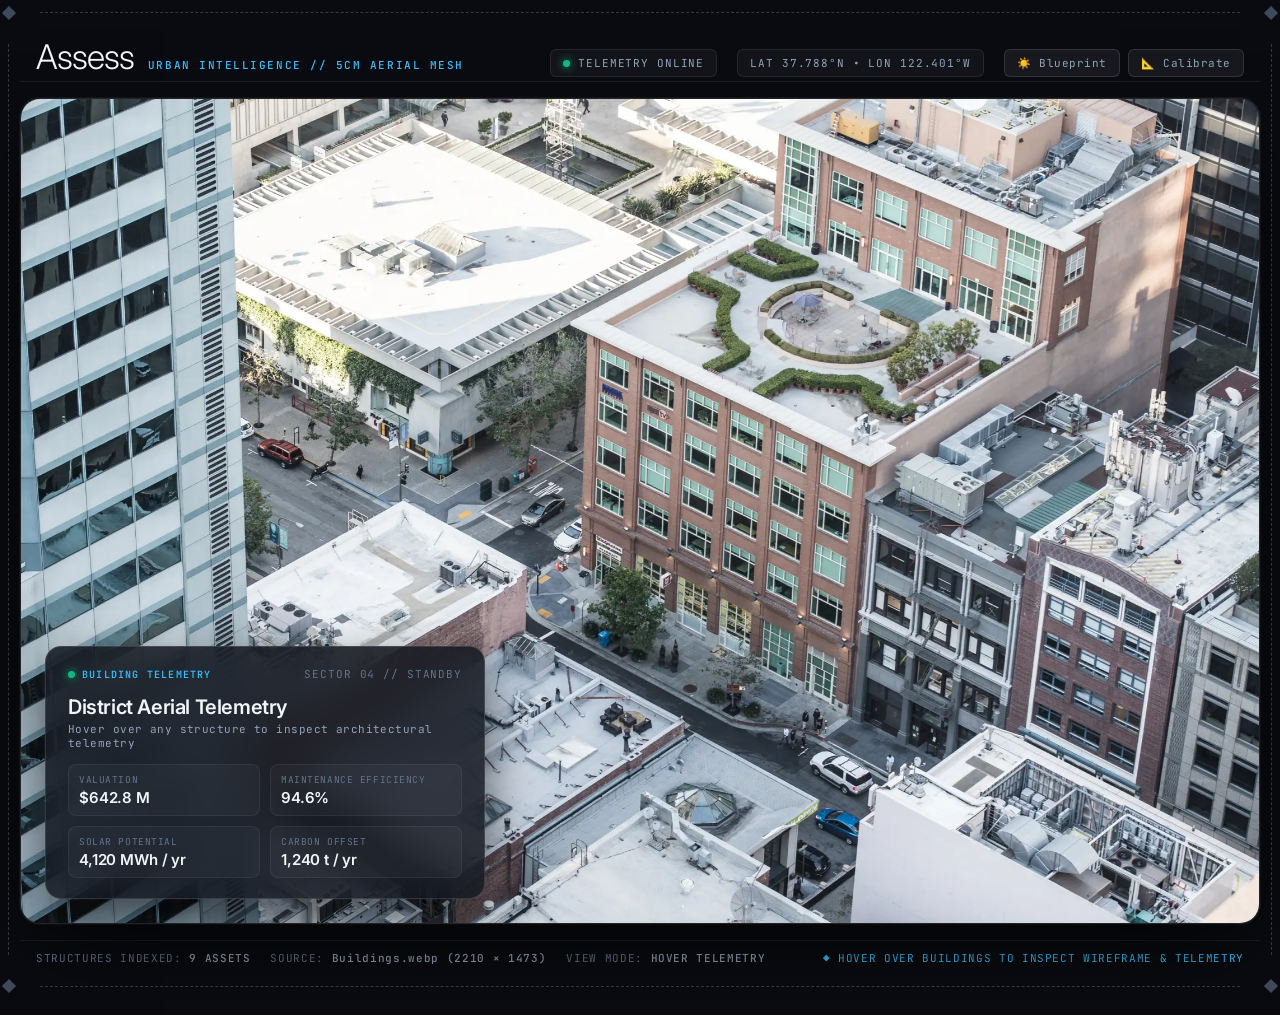
==== index.html @ 3ebced12 "initial commit" ====
<!DOCTYPE html>
<html lang="en">
<head>
  <meta charset="UTF-8">
  <meta name="viewport" content="width=device-width, initial-scale=1.0">
  <title>Assess // Urban Telemetry & Aerial Intelligence</title>
  <link rel="preconnect" href="https://fonts.googleapis.com">
  <link rel="preconnect" href="https://fonts.gstatic.com" crossorigin>
  <link href="https://fonts.googleapis.com/css2?family=Inter:wght@300;400;500;600;700&family=JetBrains+Mono:wght@400;500;600;700&display=swap" rel="stylesheet">
  <link rel="stylesheet" href="styles.css">
</head>
<body>

  <main class="editorial-canvas">
    <!-- Architectural Framing Guides & Crop Registration Diamonds -->
    <div class="frame-guides" aria-hidden="true">
      <div class="guide-line-top"></div>
      <div class="guide-line-bottom"></div>
      <div class="guide-line-left"></div>
      <div class="guide-line-right"></div>
      <div class="crop-diamond tl"></div>
      <div class="crop-diamond tr"></div>
      <div class="crop-diamond bl"></div>
      <div class="crop-diamond br"></div>
    </div>

    <!-- Header & Geospatial Status Bar -->
    <header class="canvas-header">
      <div class="header-brand">
        <div class="brand-title-wrap">
          <h1 class="brand-title">Assess</h1>
          <span class="brand-subtitle">Urban Intelligence // 5cm Aerial Mesh</span>
        </div>
      </div>

      <div class="header-meta">
        <div class="meta-chip">
          <span class="status-dot"></span>
          <span>TELEMETRY ONLINE</span>
        </div>
        <div class="meta-chip">
          <span>LAT 37.788°N • LON 122.401°W</span>
        </div>
        <div class="header-actions">
          <button id="themeToggleBtn" class="tool-btn" title="Toggle Blueprint Theme">☀️ Blueprint</button>
          <button id="calibrateToggleBtn" class="tool-btn" title="Toggle Coordinate Inspection (Hot-key 'C')">📐 Calibrate</button>
        </div>
      </div>
    </header>

    <!-- Calibration Info Bar (Toggled with 'C' or button) -->
    <aside id="calibrationBar" class="calibration-bar">
      <span>📐 CALIBRATION ACTIVE: Hover cursor across aerial mesh to inspect coordinates.</span>
      <span id="coordDisplay">X: 0, Y: 0</span>
    </aside>

    <!-- Interactive Aerial Viewport Container -->
    <section id="viewportCard" class="viewport-card" aria-label="Interactive Building Telemetry Viewport">
      <!-- Layer 1: Base aerial satellite image -->
      <img id="baseImage" class="layer-base-image" src="Buildings.webp" alt="San Francisco SOMA Aerial View" />

      <!-- Layer 2: Clipped spotlight image (hovered building cutout) -->
      <img id="spotlightImage" class="layer-spotlight-image" src="Buildings.webp" alt="Illuminated Building Focus" />

      <!-- Layer 3: SVG Vector layer for wireframes, neon contours, and diamond callouts -->
      <svg id="svgOverlay" class="layer-vector-overlay" viewBox="0 0 2210 1473" preserveAspectRatio="none" aria-hidden="true"></svg>

      <!-- Layer 4: Glassmorphic Telemetry HUD Card (Screenshot 2 & 4 Replica) -->
      <article id="hudCard" class="hud-card state-standby" aria-live="polite">
        <div class="hud-top-bar">
          <div class="hud-badge">
            <span class="status-dot"></span>
            <span>BUILDING TELEMETRY</span>
          </div>
          <div id="hudCode" class="hud-code">SECTOR 04 // STANDBY</div>
        </div>

        <div class="hud-bldg-identity">
          <h2 id="hudBldgName" class="hud-bldg-name">District Aerial Telemetry</h2>
          <p id="hudBldgAddress" class="hud-bldg-address">Hover over any structure to inspect architectural telemetry</p>
        </div>

        <!-- Sensitivity Analysis Panel (From Screenshot 2) -->
        <div class="hud-sensitivity-panel">
          <div class="sensitivity-header">SENSITIVITY ANALYSIS</div>
          
          <div class="sensitivity-row">
            <span class="sensitivity-label">Physical Condition</span>
            <div id="meterCondition" class="pill-meter"></div>
          </div>

          <div class="sensitivity-row">
            <span class="sensitivity-label">Development Momentum</span>
            <div id="meterMomentum" class="pill-meter"></div>
          </div>

          <div class="sensitivity-row">
            <span class="sensitivity-label">Neighborhood Trajectory</span>
            <div id="meterTrajectory" class="pill-meter"></div>
          </div>
        </div>

        <!-- Key Financial & Environmental Metrics (From Screenshot 4) -->
        <div class="hud-metrics-grid">
          <div class="metric-cell">
            <span class="metric-label">Valuation</span>
            <div id="metricValuation" class="metric-val">$642.8 M</div>
          </div>

          <div class="metric-cell">
            <span class="metric-label">Maintenance Efficiency</span>
            <div id="metricEfficiency" class="metric-val">94.6%</div>
          </div>

          <div class="metric-cell">
            <span class="metric-label">Solar Potential</span>
            <div id="metricSolar" class="metric-val">4,120 MWh / yr</div>
          </div>

          <div class="metric-cell">
            <span class="metric-label">Carbon Offset</span>
            <div id="metricCarbon" class="metric-val">1,240 t / yr</div>
          </div>
        </div>

        <!-- Dynamic Architectural Fact Feed -->
        <div class="hud-fact-box">
          <div class="fact-title">TELEMETRY DOSSIER & FACTS</div>
          <p id="hudFactText" class="fact-text">Hover over individual buildings to review structural wear, solar retrofits, and occupancy analytics.</p>
        </div>
      </article>
    </section>

    <!-- Canvas Footer & Controls Guide -->
    <footer class="canvas-footer">
      <div class="footer-stats">
        <span class="footer-stat-item">STRUCTURES INDEXED: <b>9 ASSETS</b></span>
        <span class="footer-stat-item">SOURCE: <b>Buildings.webp (2210 × 1473)</b></span>
        <span class="footer-stat-item">VIEW MODE: <b>HOVER TELEMETRY</b></span>
      </div>
      <div class="instructions-hint">
        <span>◆ HOVER OVER BUILDINGS TO INSPECT WIREFRAME & TELEMETRY</span>
      </div>
    </footer>
  </main>

  <script src="data.js"></script>
  <script src="app.js"></script>
</body>
</html>
---- styles.css ----
/* ==========================================================================
   URBAN TELEMETRY & BUILDING INTELLIGENCE - HIGH-TECH STYLESHEET
   ========================================================================== */

:root {
  --bg-primary: #090b10;
  --bg-secondary: #0f131a;
  --bg-card: rgba(14, 18, 26, 0.82);
  --bg-card-border: rgba(255, 255, 255, 0.12);
  --text-main: #f1f5f9;
  --text-muted: #94a3b8;
  --text-dim: #64748b;
  --accent-cyan: #38bdf8;
  --accent-blue: #60a5fa;
  --accent-purple: #a855f7;
  --accent-emerald: #10b981;
  --accent-amber: #f59e0b;
  --accent-rose: #f43f5e;
  --font-mono: 'JetBrains Mono', 'SF Mono', 'Fira Code', Menlo, Monaco, Consolas, monospace;
  --font-sans: 'Inter', -apple-system, BlinkMacSystemFont, 'Segoe UI', Roboto, Helvetica, Arial, sans-serif;
  --pill-active-bg: linear-gradient(90deg, #60a5fa, #a855f7);
  --pill-inactive-bg: rgba(255, 255, 255, 0.12);
}

/* Light blueprint mode */
body.theme-light {
  --bg-primary: #f2efe9;
  --bg-secondary: #e5e0d5;
  --bg-card: rgba(248, 246, 240, 0.9);
  --bg-card-border: rgba(0, 0, 0, 0.12);
  --text-main: #0f172a;
  --text-muted: #475569;
  --text-dim: #64748b;
  --pill-inactive-bg: rgba(0, 0, 0, 0.12);
}

*, *::before, *::after {
  box-sizing: border-box;
  margin: 0;
  padding: 0;
}

body {
  background-color: var(--bg-primary);
  color: var(--text-main);
  font-family: var(--font-sans);
  min-height: 100vh;
  display: flex;
  flex-direction: column;
  align-items: center;
  justify-content: flex-start;
  padding: 24px 20px 40px;
  overflow-x: hidden;
  user-select: none;
  -webkit-font-smoothing: antialiased;
}

/* --------------------------------------------------------------------------
   EDITORIAL / ARCHITECTURAL OUTER FRAME (MATCHING SCREENSHOTS)
   -------------------------------------------------------------------------- */
.editorial-canvas {
  width: 100%;
  max-width: 1440px;
  position: relative;
  display: flex;
  flex-direction: column;
  gap: 16px;
}

/* Dashed architectural guidelines */
.frame-guides {
  position: absolute;
  inset: -12px;
  pointer-events: none;
  z-index: 1;
}

.guide-line-top,
.guide-line-bottom {
  position: absolute;
  left: 32px;
  right: 32px;
  height: 1px;
  border-top: 1px dashed rgba(255, 255, 255, 0.18);
}
body.theme-light .guide-line-top,
body.theme-light .guide-line-bottom {
  border-top-color: rgba(0, 0, 0, 0.2);
}
.guide-line-top { top: 0; }
.guide-line-bottom { bottom: 0; }

.guide-line-left,
.guide-line-right {
  position: absolute;
  top: 32px;
  bottom: 32px;
  width: 1px;
  border-left: 1px dashed rgba(255, 255, 255, 0.18);
}
body.theme-light .guide-line-left,
body.theme-light .guide-line-right {
  border-left-color: rgba(0, 0, 0, 0.2);
}
.guide-line-left { left: 0; }
.guide-line-right { right: 0; }

.crop-diamond {
  position: absolute;
  width: 10px;
  height: 10px;
  background: var(--text-dim);
  transform: rotate(45deg);
  opacity: 0.6;
}
.crop-diamond.tl { top: -4px; left: -4px; }
.crop-diamond.tr { top: -4px; right: -4px; }
.crop-diamond.bl { bottom: -4px; left: -4px; }
.crop-diamond.br { bottom: -4px; right: -4px; }

/* --------------------------------------------------------------------------
   HEADER & TOP STATUS BAR
   -------------------------------------------------------------------------- */
.canvas-header {
  display: flex;
  align-items: flex-end;
  justify-content: space-between;
  padding: 12px 16px 4px;
  border-bottom: 1px solid rgba(255, 255, 255, 0.08);
  position: relative;
  z-index: 2;
}
body.theme-light .canvas-header {
  border-bottom-color: rgba(0, 0, 0, 0.08);
}

.header-brand {
  display: flex;
  flex-direction: column;
  gap: 4px;
}

.brand-title-wrap {
  display: flex;
  align-items: baseline;
  gap: 14px;
}

.brand-title {
  font-size: 34px;
  font-weight: 300;
  letter-spacing: -0.03em;
  color: var(--text-main);
  text-transform: none;
}

.brand-subtitle {
  font-family: var(--font-mono);
  font-size: 11px;
  font-weight: 500;
  letter-spacing: 0.14em;
  color: var(--accent-cyan);
  text-transform: uppercase;
}

.header-meta {
  display: flex;
  align-items: center;
  gap: 20px;
}

.meta-chip {
  display: flex;
  align-items: center;
  gap: 8px;
  font-family: var(--font-mono);
  font-size: 11px;
  letter-spacing: 0.08em;
  color: var(--text-muted);
  background: rgba(255, 255, 255, 0.04);
  padding: 6px 12px;
  border-radius: 6px;
  border: 1px solid rgba(255, 255, 255, 0.08);
}
body.theme-light .meta-chip {
  background: rgba(0, 0, 0, 0.04);
  border-color: rgba(0, 0, 0, 0.08);
}

.status-dot {
  width: 7px;
  height: 7px;
  border-radius: 50%;
  background: var(--accent-emerald);
  box-shadow: 0 0 8px var(--accent-emerald);
  animation: pulseBeacon 2s infinite ease-in-out;
}

@keyframes pulseBeacon {
  0%, 100% { opacity: 1; transform: scale(1); }
  50% { opacity: 0.4; transform: scale(0.85); }
}

.header-actions {
  display: flex;
  align-items: center;
  gap: 8px;
}

.tool-btn {
  background: rgba(255, 255, 255, 0.06);
  border: 1px solid rgba(255, 255, 255, 0.12);
  color: var(--text-muted);
  padding: 6px 12px;
  border-radius: 6px;
  font-family: var(--font-mono);
  font-size: 11px;
  letter-spacing: 0.05em;
  cursor: pointer;
  transition: all 0.2s ease;
  display: flex;
  align-items: center;
  gap: 6px;
}
body.theme-light .tool-btn {
  background: rgba(0, 0, 0, 0.05);
  border-color: rgba(0, 0, 0, 0.12);
}

.tool-btn:hover {
  background: rgba(56, 189, 248, 0.15);
  border-color: var(--accent-cyan);
  color: var(--text-main);
}

/* --------------------------------------------------------------------------
   INTERACTIVE VIEWPORT CONTAINER
   -------------------------------------------------------------------------- */
.viewport-card {
  position: relative;
  width: 100%;
  border-radius: 20px;
  overflow: hidden;
  background-color: #030407;
  border: 1px solid rgba(255, 255, 255, 0.12);
  box-shadow: 0 30px 80px -20px rgba(0, 0, 0, 0.85), 0 0 0 1px rgba(255, 255, 255, 0.05);
  aspect-ratio: 2210 / 1473;
}

/* Base satellite image */
.layer-base-image {
  position: absolute;
  inset: 0;
  width: 100%;
  height: 100%;
  object-fit: cover;
  display: block;
  transition: filter 0.4s cubic-bezier(0.16, 1, 0.3, 1), transform 0.4s ease;
  filter: brightness(1) contrast(1) saturate(1);
  will-change: filter;
}

/* Dimmed background when any building is hovered */
.viewport-card.has-focus .layer-base-image {
  filter: brightness(0.3) contrast(1.05) saturate(0.65);
}

/* Spotlight Cutout Layer (clipped to the hovered building) */
.layer-spotlight-image {
  position: absolute;
  inset: 0;
  width: 100%;
  height: 100%;
  object-fit: cover;
  pointer-events: none;
  opacity: 0;
  filter: brightness(1.12) contrast(1.1) saturate(1.15) drop-shadow(0 0 25px rgba(56, 189, 248, 0.3));
  transition: opacity 0.3s cubic-bezier(0.16, 1, 0.3, 1), filter 0.3s ease;
  z-index: 3;
}

.viewport-card.has-focus .layer-spotlight-image {
  opacity: 1;
}

/* --------------------------------------------------------------------------
   SVG VECTOR & WIREFRAME OVERLAY LAYER
   -------------------------------------------------------------------------- */
.layer-vector-overlay {
  position: absolute;
  inset: 0;
  width: 100%;
  height: 100%;
  z-index: 4;
  pointer-events: none;
}

/* Building hit zones (transparent polygons for crisp mouse detection) */
.building-hit-zone {
  fill: rgba(0, 0, 0, 0.001);
  stroke: transparent;
  stroke-width: 4px;
  cursor: pointer;
  pointer-events: all;
  transition: fill 0.25s ease;
}

.building-hit-zone:hover {
  fill: rgba(56, 189, 248, 0.04);
}

/* Active building wireframe paths */
.wireframe-roof {
  fill: rgba(56, 189, 248, 0.08);
  stroke: #ffffff;
  stroke-width: 3px;
  stroke-linejoin: round;
  stroke-linecap: round;
  filter: drop-shadow(0 0 6px rgba(255, 255, 255, 0.9)) drop-shadow(0 0 12px rgba(56, 189, 248, 0.8));
  opacity: 0;
  transition: opacity 0.25s ease;
}

.wireframe-edge {
  stroke: #60a5fa;
  stroke-width: 2.5px;
  stroke-linecap: round;
  stroke-linejoin: round;
  filter: drop-shadow(0 0 6px rgba(96, 165, 250, 0.8));
  opacity: 0;
  transition: opacity 0.25s ease;
}

.wireframe-subfeature {
  opacity: 0;
  transition: opacity 0.3s ease;
}

.active-building .wireframe-roof,
.active-building .wireframe-edge,
.active-building .wireframe-subfeature {
  opacity: 1;
}

/* Animated scanning dash lines */
.scan-beam {
  stroke: #38bdf8;
  stroke-width: 2px;
  stroke-dasharray: 12 12;
  animation: scanBeamLoop 1.5s linear infinite;
}

@keyframes scanBeamLoop {
  from { stroke-dashoffset: 0; }
  to { stroke-dashoffset: -24; }
}

/* --------------------------------------------------------------------------
   DIAMOND CALLOUT PINS & LEADER LINES
   -------------------------------------------------------------------------- */
.callout-group {
  opacity: 0;
  transform: translateY(4px);
  transition: opacity 0.3s cubic-bezier(0.16, 1, 0.3, 1), transform 0.3s cubic-bezier(0.16, 1, 0.3, 1);
  pointer-events: none;
}

.active-building .callout-group {
  opacity: 1;
  transform: translateY(0);
}

.pin-leader-line {
  stroke: rgba(255, 255, 255, 0.85);
  stroke-width: 1.5px;
  stroke-dasharray: 4 3;
  filter: drop-shadow(0 0 4px rgba(255, 255, 255, 0.5));
}

.pin-diamond-shape {
  fill: #ffffff;
  stroke: #38bdf8;
  stroke-width: 2px;
  filter: drop-shadow(0 0 8px #38bdf8);
  transform-origin: center;
  animation: diamondFloat 3s infinite ease-in-out;
}

@keyframes diamondFloat {
  0%, 100% { transform: scale(1); }
  50% { transform: scale(1.15); }
}

.pin-radar-ring {
  fill: none;
  stroke: #38bdf8;
  stroke-width: 1.5px;
  opacity: 0.8;
  transform-origin: center;
  animation: radarWave 2s infinite ease-out;
}

@keyframes radarWave {
  0% { r: 6px; opacity: 1; }
  100% { r: 24px; opacity: 0; }
}

/* Tag labels embedded in SVG / HTML */
.pin-tag-badge {
  pointer-events: none;
}

.pin-tag-box {
  background: rgba(11, 15, 22, 0.88);
  border: 1px solid rgba(255, 255, 255, 0.2);
  border-left: 3px solid var(--accent-cyan);
  padding: 4px 8px;
  border-radius: 4px;
  backdrop-filter: blur(8px);
  box-shadow: 0 4px 14px rgba(0, 0, 0, 0.6);
  display: inline-flex;
  flex-direction: column;
  gap: 1px;
}

.pin-tag-title {
  font-family: var(--font-mono);
  font-size: 11px;
  font-weight: 700;
  letter-spacing: 0.08em;
  color: #ffffff;
  text-transform: uppercase;
  white-space: nowrap;
}

.pin-tag-sub {
  font-family: var(--font-mono);
  font-size: 9px;
  font-weight: 500;
  letter-spacing: 0.06em;
  color: var(--accent-cyan);
  white-space: nowrap;
}

/* --------------------------------------------------------------------------
   GLASSMORPHIC TELEMETRY HUD CARD (FIXED CORNER - SCREENSHOT 2 & 4 REPLICA)
   -------------------------------------------------------------------------- */
.hud-card {
  position: absolute;
  bottom: 24px;
  left: 24px;
  right: auto;
  z-index: 10;
  width: 440px;
  max-width: calc(100% - 48px);
  background: var(--bg-card);
  backdrop-filter: blur(20px);
  -webkit-backdrop-filter: blur(20px);
  border: 1px solid var(--bg-card-border);
  border-radius: 16px;
  box-shadow: 0 20px 50px rgba(0, 0, 0, 0.6), 0 0 0 1px rgba(255, 255, 255, 0.04);
  padding: 20px 22px;
  display: flex;
  flex-direction: column;
  gap: 14px;
  pointer-events: none;
  transition: opacity 0.3s cubic-bezier(0.16, 1, 0.3, 1), transform 0.3s cubic-bezier(0.16, 1, 0.3, 1);
}

.hud-card.dock-right {
  left: auto;
  right: 24px;
}

.hud-top-bar {
  display: flex;
  align-items: center;
  justify-content: space-between;
}

.hud-badge {
  display: inline-flex;
  align-items: center;
  gap: 7px;
  font-family: var(--font-mono);
  font-size: 10px;
  font-weight: 600;
  letter-spacing: 0.12em;
  color: var(--accent-cyan);
  text-transform: uppercase;
}

.hud-code {
  font-family: var(--font-mono);
  font-size: 11px;
  color: var(--text-dim);
  letter-spacing: 0.08em;
}

.hud-bldg-identity {
  display: flex;
  flex-direction: column;
  gap: 3px;
}

.hud-bldg-name {
  font-size: 20px;
  font-weight: 600;
  letter-spacing: -0.02em;
  color: var(--text-main);
  line-height: 1.2;
}

.hud-bldg-address {
  font-family: var(--font-mono);
  font-size: 11px;
  color: var(--text-muted);
  letter-spacing: 0.04em;
}

/* Sensitivity Section (Exact Match to Screenshot 2) */
.hud-sensitivity-panel {
  display: flex;
  flex-direction: column;
  gap: 8px;
  padding: 10px 0;
  border-top: 1px solid rgba(255, 255, 255, 0.07);
  border-bottom: 1px solid rgba(255, 255, 255, 0.07);
}
body.theme-light .hud-sensitivity-panel {
  border-top-color: rgba(0, 0, 0, 0.07);
  border-bottom-color: rgba(0, 0, 0, 0.07);
}

.sensitivity-header {
  font-family: var(--font-mono);
  font-size: 10px;
  font-weight: 700;
  letter-spacing: 0.16em;
  color: var(--text-muted);
  text-transform: uppercase;
}

.sensitivity-row {
  display: flex;
  align-items: center;
  justify-content: space-between;
  gap: 12px;
}

.sensitivity-label {
  font-size: 12px;
  font-weight: 400;
  color: var(--text-main);
  white-space: nowrap;
}

/* 5-pill meter bars */
.pill-meter {
  display: flex;
  align-items: center;
  gap: 4px;
}

.pill-segment {
  width: 28px;
  height: 8px;
  border-radius: 4px;
  background: var(--pill-inactive-bg);
  transition: all 0.3s cubic-bezier(0.16, 1, 0.3, 1);
}

.pill-segment.active {
  background: var(--pill-active-bg);
  box-shadow: 0 0 8px rgba(168, 85, 247, 0.5);
}

/* Key Metrics Grid (From Screenshot 4) */
.hud-metrics-grid {
  display: grid;
  grid-template-columns: repeat(2, 1fr);
  gap: 10px;
}

.metric-cell {
  background: rgba(255, 255, 255, 0.03);
  border: 1px solid rgba(255, 255, 255, 0.06);
  padding: 8px 10px;
  border-radius: 8px;
  display: flex;
  flex-direction: column;
  gap: 2px;
}
body.theme-light .metric-cell {
  background: rgba(0, 0, 0, 0.03);
  border-color: rgba(0, 0, 0, 0.06);
}

.metric-label {
  font-family: var(--font-mono);
  font-size: 9.5px;
  letter-spacing: 0.06em;
  color: var(--text-dim);
  text-transform: uppercase;
}

.metric-val {
  font-size: 15px;
  font-weight: 600;
  letter-spacing: -0.01em;
  color: var(--text-main);
  display: flex;
  align-items: center;
  gap: 5px;
}

.trend-up {
  color: var(--accent-emerald);
  font-size: 12px;
}

/* Dynamic Architectural Fact Feed */
.hud-fact-box {
  background: rgba(56, 189, 248, 0.04);
  border-left: 2px solid var(--accent-cyan);
  padding: 8px 10px;
  border-radius: 0 6px 6px 0;
  display: flex;
  flex-direction: column;
  gap: 4px;
}

.fact-title {
  font-family: var(--font-mono);
  font-size: 9px;
  font-weight: 700;
  letter-spacing: 0.1em;
  color: var(--accent-cyan);
  text-transform: uppercase;
}

.fact-text {
  font-size: 11.5px;
  line-height: 1.45;
  color: var(--text-muted);
  transition: opacity 0.25s ease;
}

/* Standby prompt state */
.hud-card.state-standby .hud-sensitivity-panel,
.hud-card.state-standby .hud-fact-box {
  display: none;
}

.standby-radar-wrap {
  display: flex;
  align-items: center;
  gap: 12px;
  padding: 6px 0;
}

.standby-radar {
  width: 24px;
  height: 24px;
  border: 1.5px solid var(--accent-cyan);
  border-radius: 50%;
  position: relative;
  display: flex;
  align-items: center;
  justify-content: center;
}

.standby-radar::after {
  content: '';
  width: 6px;
  height: 6px;
  background: var(--accent-cyan);
  border-radius: 50%;
  box-shadow: 0 0 8px var(--accent-cyan);
}

.standby-text {
  font-family: var(--font-mono);
  font-size: 11px;
  letter-spacing: 0.06em;
  color: var(--text-muted);
}

/* --------------------------------------------------------------------------
   FOOTER BAR & CONTROLS
   -------------------------------------------------------------------------- */
.canvas-footer {
  display: flex;
  align-items: center;
  justify-content: space-between;
  padding: 10px 16px;
  border-top: 1px solid rgba(255, 255, 255, 0.08);
  font-family: var(--font-mono);
  font-size: 11px;
  color: var(--text-dim);
  letter-spacing: 0.06em;
}
body.theme-light .canvas-footer {
  border-top-color: rgba(0, 0, 0, 0.08);
}

.footer-stats {
  display: flex;
  align-items: center;
  gap: 20px;
}

.footer-stat-item b {
  color: var(--text-muted);
  font-weight: 500;
}

.instructions-hint {
  display: flex;
  align-items: center;
  gap: 6px;
  color: var(--accent-cyan);
}

/* --------------------------------------------------------------------------
   COORDINATE CALIBRATION / INSPECTION TOOLBAR (DEV / CALIBRATION MODE)
   -------------------------------------------------------------------------- */
.calibration-bar {
  display: none;
  background: rgba(15, 23, 42, 0.95);
  border: 1px solid var(--accent-cyan);
  padding: 8px 16px;
  border-radius: 8px;
  font-family: var(--font-mono);
  font-size: 11px;
  color: var(--text-main);
  align-items: center;
  justify-content: space-between;
  gap: 16px;
  margin-top: 8px;
}

.calibration-bar.open {
  display: flex;
}

/* Responsive adjustments */
@media (max-width: 900px) {
  .hud-card {
    position: static;
    width: 100%;
    max-width: 100%;
    margin-top: 16px;
  }
  .viewport-card {
    border-radius: 12px;
  }
  .brand-title {
    font-size: 26px;
  }
}
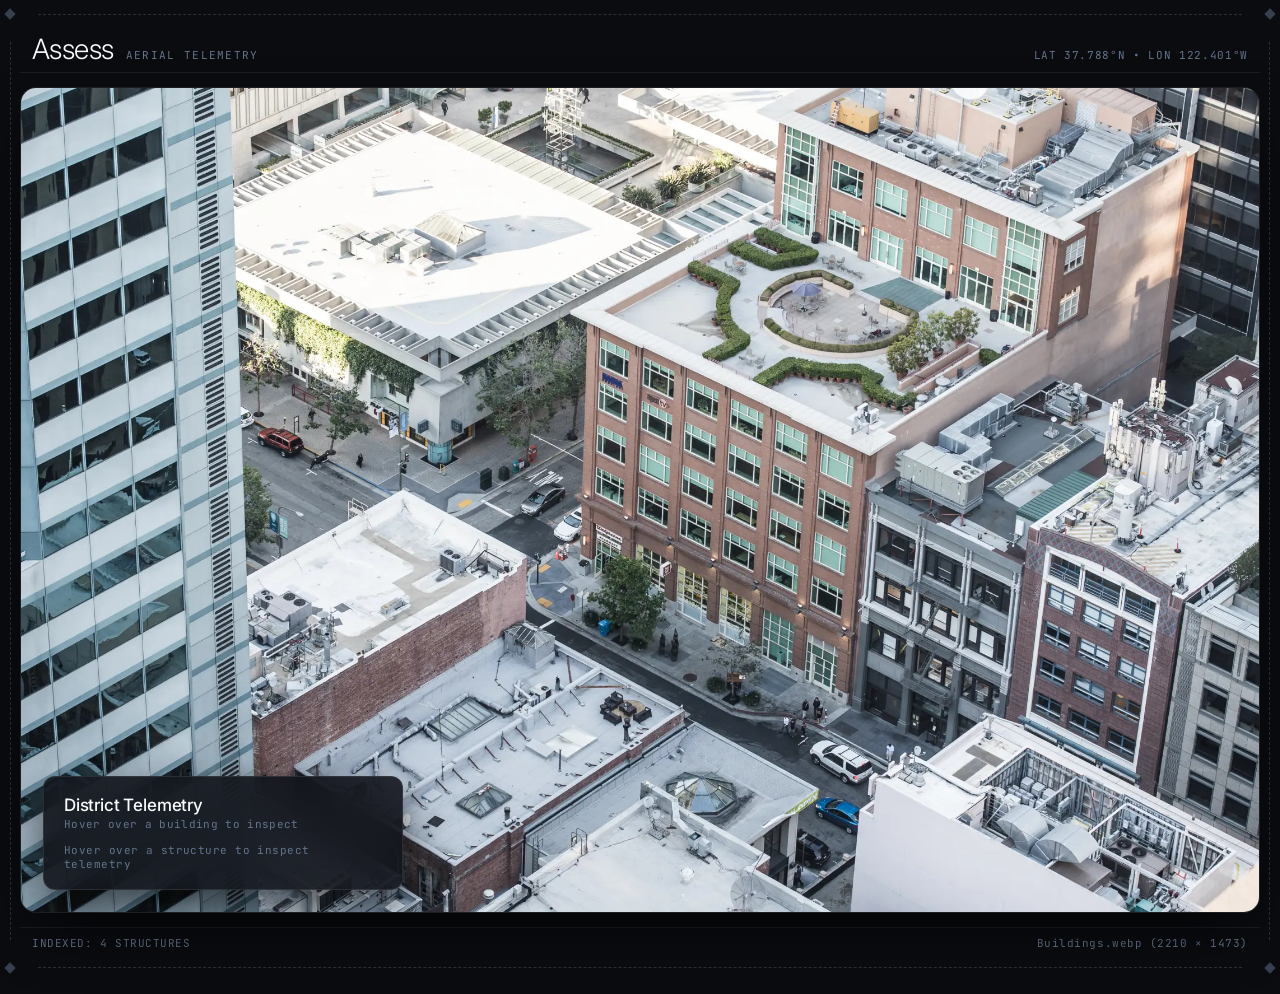
==== commit 139cba3a: "second commit" ====
--- a/index.html
+++ b/index.html
@@ -3,10 +3,10 @@
 <head>
   <meta charset="UTF-8">
   <meta name="viewport" content="width=device-width, initial-scale=1.0">
-  <title>Assess // Urban Telemetry & Aerial Intelligence</title>
+  <title>Assess // Building Telemetry</title>
   <link rel="preconnect" href="https://fonts.googleapis.com">
   <link rel="preconnect" href="https://fonts.gstatic.com" crossorigin>
-  <link href="https://fonts.googleapis.com/css2?family=Inter:wght@300;400;500;600;700&family=JetBrains+Mono:wght@400;500;600;700&display=swap" rel="stylesheet">
+  <link href="https://fonts.googleapis.com/css2?family=Inter:wght@300;400;500;600&family=JetBrains+Mono:wght@400;500;600&display=swap" rel="stylesheet">
   <link rel="stylesheet" href="styles.css">
 </head>
 <body>
@@ -27,32 +27,14 @@
     <!-- Header & Geospatial Status Bar -->
     <header class="canvas-header">
       <div class="header-brand">
-        <div class="brand-title-wrap">
-          <h1 class="brand-title">Assess</h1>
-          <span class="brand-subtitle">Urban Intelligence // 5cm Aerial Mesh</span>
-        </div>
+        <h1 class="brand-title">Assess</h1>
+        <span class="brand-subtitle">Aerial Telemetry</span>
       </div>
 
       <div class="header-meta">
-        <div class="meta-chip">
-          <span class="status-dot"></span>
-          <span>TELEMETRY ONLINE</span>
-        </div>
-        <div class="meta-chip">
-          <span>LAT 37.788°N • LON 122.401°W</span>
-        </div>
-        <div class="header-actions">
-          <button id="themeToggleBtn" class="tool-btn" title="Toggle Blueprint Theme">☀️ Blueprint</button>
-          <button id="calibrateToggleBtn" class="tool-btn" title="Toggle Coordinate Inspection (Hot-key 'C')">📐 Calibrate</button>
-        </div>
+        <span>LAT 37.788°N • LON 122.401°W</span>
       </div>
     </header>
-
-    <!-- Calibration Info Bar (Toggled with 'C' or button) -->
-    <aside id="calibrationBar" class="calibration-bar">
-      <span>📐 CALIBRATION ACTIVE: Hover cursor across aerial mesh to inspect coordinates.</span>
-      <span id="coordDisplay">X: 0, Y: 0</span>
-    </aside>
 
     <!-- Interactive Aerial Viewport Container -->
     <section id="viewportCard" class="viewport-card" aria-label="Interactive Building Telemetry Viewport">
@@ -62,27 +44,21 @@
       <!-- Layer 2: Clipped spotlight image (hovered building cutout) -->
       <img id="spotlightImage" class="layer-spotlight-image" src="Buildings.webp" alt="Illuminated Building Focus" />
 
-      <!-- Layer 3: SVG Vector layer for wireframes, neon contours, and diamond callouts -->
+      <!-- Layer 3: SVG Vector layer for wireframes and callouts -->
       <svg id="svgOverlay" class="layer-vector-overlay" viewBox="0 0 2210 1473" preserveAspectRatio="none" aria-hidden="true"></svg>
 
-      <!-- Layer 4: Glassmorphic Telemetry HUD Card (Screenshot 2 & 4 Replica) -->
+      <!-- Layer 4: Minimalist Telemetry Card (Screenshot 2 & 4 Replica) -->
       <article id="hudCard" class="hud-card state-standby" aria-live="polite">
-        <div class="hud-top-bar">
-          <div class="hud-badge">
-            <span class="status-dot"></span>
-            <span>BUILDING TELEMETRY</span>
-          </div>
-          <div id="hudCode" class="hud-code">SECTOR 04 // STANDBY</div>
+        <div class="hud-header">
+          <h2 id="hudBldgName" class="hud-bldg-name">District Telemetry</h2>
+          <p id="hudBldgMeta" class="hud-bldg-meta">Hover over a building to inspect</p>
         </div>
 
-        <div class="hud-bldg-identity">
-          <h2 id="hudBldgName" class="hud-bldg-name">District Aerial Telemetry</h2>
-          <p id="hudBldgAddress" class="hud-bldg-address">Hover over any structure to inspect architectural telemetry</p>
-        </div>
+        <div class="standby-hint" id="standbyHint">Hover over a structure to inspect telemetry</div>
 
-        <!-- Sensitivity Analysis Panel (From Screenshot 2) -->
+        <!-- Sensitivity Analysis Panel (Screenshot 2) -->
         <div class="hud-sensitivity-panel">
-          <div class="sensitivity-header">SENSITIVITY ANALYSIS</div>
+          <div class="sensitivity-header">SENSITIVITY</div>
           
           <div class="sensitivity-row">
             <span class="sensitivity-label">Physical Condition</span>
@@ -100,47 +76,27 @@
           </div>
         </div>
 
-        <!-- Key Financial & Environmental Metrics (From Screenshot 4) -->
-        <div class="hud-metrics-grid">
-          <div class="metric-cell">
-            <span class="metric-label">Valuation</span>
-            <div id="metricValuation" class="metric-val">$642.8 M</div>
+        <!-- Minimalist Metrics Row (Screenshot 4) -->
+        <div class="hud-metrics-row">
+          <div class="metric-item">
+            <span>Valuation:</span>
+            <b id="metricValuation">$68.4 M</b>
           </div>
-
-          <div class="metric-cell">
-            <span class="metric-label">Maintenance Efficiency</span>
-            <div id="metricEfficiency" class="metric-val">94.6%</div>
-          </div>
-
-          <div class="metric-cell">
-            <span class="metric-label">Solar Potential</span>
-            <div id="metricSolar" class="metric-val">4,120 MWh / yr</div>
-          </div>
-
-          <div class="metric-cell">
-            <span class="metric-label">Carbon Offset</span>
-            <div id="metricCarbon" class="metric-val">1,240 t / yr</div>
+          <div class="metric-item">
+            <span>Efficiency:</span>
+            <b id="metricEfficiency">94%</b>
           </div>
         </div>
 
-        <!-- Dynamic Architectural Fact Feed -->
-        <div class="hud-fact-box">
-          <div class="fact-title">TELEMETRY DOSSIER & FACTS</div>
-          <p id="hudFactText" class="fact-text">Hover over individual buildings to review structural wear, solar retrofits, and occupancy analytics.</p>
-        </div>
+        <!-- Single Fact Line -->
+        <p id="hudFactText" class="hud-fact-text"></p>
       </article>
     </section>
 
-    <!-- Canvas Footer & Controls Guide -->
+    <!-- Canvas Footer -->
     <footer class="canvas-footer">
-      <div class="footer-stats">
-        <span class="footer-stat-item">STRUCTURES INDEXED: <b>9 ASSETS</b></span>
-        <span class="footer-stat-item">SOURCE: <b>Buildings.webp (2210 × 1473)</b></span>
-        <span class="footer-stat-item">VIEW MODE: <b>HOVER TELEMETRY</b></span>
-      </div>
-      <div class="instructions-hint">
-        <span>◆ HOVER OVER BUILDINGS TO INSPECT WIREFRAME & TELEMETRY</span>
-      </div>
+      <span>INDEXED: 4 STRUCTURES</span>
+      <span>Buildings.webp (2210 × 1473)</span>
     </footer>
   </main>
 
--- a/styles.css
+++ b/styles.css
@@ -1,37 +1,19 @@
 /* ==========================================================================
-   URBAN TELEMETRY & BUILDING INTELLIGENCE - HIGH-TECH STYLESHEET
+   URBAN TELEMETRY - MINIMALIST ARCHITECTURAL EDITION
    ========================================================================== */
 
 :root {
-  --bg-primary: #090b10;
-  --bg-secondary: #0f131a;
-  --bg-card: rgba(14, 18, 26, 0.82);
-  --bg-card-border: rgba(255, 255, 255, 0.12);
-  --text-main: #f1f5f9;
+  --bg-primary: #0a0c10;
+  --bg-card: rgba(15, 18, 24, 0.88);
+  --bg-card-border: rgba(255, 255, 255, 0.09);
+  --text-main: #f8fafc;
   --text-muted: #94a3b8;
   --text-dim: #64748b;
-  --accent-cyan: #38bdf8;
-  --accent-blue: #60a5fa;
-  --accent-purple: #a855f7;
-  --accent-emerald: #10b981;
-  --accent-amber: #f59e0b;
-  --accent-rose: #f43f5e;
+  --wireframe-stroke: #ffffff;
+  --pill-active-bg: #e2e8f0;
+  --pill-inactive-bg: rgba(255, 255, 255, 0.1);
   --font-mono: 'JetBrains Mono', 'SF Mono', 'Fira Code', Menlo, Monaco, Consolas, monospace;
-  --font-sans: 'Inter', -apple-system, BlinkMacSystemFont, 'Segoe UI', Roboto, Helvetica, Arial, sans-serif;
-  --pill-active-bg: linear-gradient(90deg, #60a5fa, #a855f7);
-  --pill-inactive-bg: rgba(255, 255, 255, 0.12);
-}
-
-/* Light blueprint mode */
-body.theme-light {
-  --bg-primary: #f2efe9;
-  --bg-secondary: #e5e0d5;
-  --bg-card: rgba(248, 246, 240, 0.9);
-  --bg-card-border: rgba(0, 0, 0, 0.12);
-  --text-main: #0f172a;
-  --text-muted: #475569;
-  --text-dim: #64748b;
-  --pill-inactive-bg: rgba(0, 0, 0, 0.12);
+  --font-sans: 'Inter', -apple-system, BlinkMacSystemFont, 'Segoe UI', Roboto, sans-serif;
 }
 
 *, *::before, *::after {
@@ -49,14 +31,14 @@
   flex-direction: column;
   align-items: center;
   justify-content: flex-start;
-  padding: 24px 20px 40px;
+  padding: 24px 20px 36px;
   overflow-x: hidden;
   user-select: none;
   -webkit-font-smoothing: antialiased;
 }
 
 /* --------------------------------------------------------------------------
-   EDITORIAL / ARCHITECTURAL OUTER FRAME (MATCHING SCREENSHOTS)
+   EDITORIAL / ARCHITECTURAL OUTER FRAME
    -------------------------------------------------------------------------- */
 .editorial-canvas {
   width: 100%;
@@ -64,13 +46,12 @@
   position: relative;
   display: flex;
   flex-direction: column;
-  gap: 16px;
-}
-
-/* Dashed architectural guidelines */
+  gap: 14px;
+}
+
 .frame-guides {
   position: absolute;
-  inset: -12px;
+  inset: -10px;
   pointer-events: none;
   z-index: 1;
 }
@@ -78,14 +59,10 @@
 .guide-line-top,
 .guide-line-bottom {
   position: absolute;
-  left: 32px;
-  right: 32px;
+  left: 28px;
+  right: 28px;
   height: 1px;
-  border-top: 1px dashed rgba(255, 255, 255, 0.18);
-}
-body.theme-light .guide-line-top,
-body.theme-light .guide-line-bottom {
-  border-top-color: rgba(0, 0, 0, 0.2);
+  border-top: 1px dashed rgba(255, 255, 255, 0.14);
 }
 .guide-line-top { top: 0; }
 .guide-line-bottom { bottom: 0; }
@@ -93,25 +70,21 @@
 .guide-line-left,
 .guide-line-right {
   position: absolute;
-  top: 32px;
-  bottom: 32px;
+  top: 28px;
+  bottom: 28px;
   width: 1px;
-  border-left: 1px dashed rgba(255, 255, 255, 0.18);
-}
-body.theme-light .guide-line-left,
-body.theme-light .guide-line-right {
-  border-left-color: rgba(0, 0, 0, 0.2);
+  border-left: 1px dashed rgba(255, 255, 255, 0.14);
 }
 .guide-line-left { left: 0; }
 .guide-line-right { right: 0; }
 
 .crop-diamond {
   position: absolute;
-  width: 10px;
-  height: 10px;
+  width: 8px;
+  height: 8px;
   background: var(--text-dim);
   transform: rotate(45deg);
-  opacity: 0.6;
+  opacity: 0.5;
 }
 .crop-diamond.tl { top: -4px; left: -4px; }
 .crop-diamond.tr { top: -4px; right: -4px; }
@@ -119,118 +92,47 @@
 .crop-diamond.br { bottom: -4px; right: -4px; }
 
 /* --------------------------------------------------------------------------
-   HEADER & TOP STATUS BAR
+   HEADER & TOP STATUS
    -------------------------------------------------------------------------- */
 .canvas-header {
   display: flex;
-  align-items: flex-end;
+  align-items: baseline;
   justify-content: space-between;
-  padding: 12px 16px 4px;
-  border-bottom: 1px solid rgba(255, 255, 255, 0.08);
+  padding: 8px 12px 6px;
+  border-bottom: 1px solid rgba(255, 255, 255, 0.07);
   position: relative;
   z-index: 2;
 }
-body.theme-light .canvas-header {
-  border-bottom-color: rgba(0, 0, 0, 0.08);
-}
 
 .header-brand {
   display: flex;
-  flex-direction: column;
-  gap: 4px;
-}
-
-.brand-title-wrap {
-  display: flex;
   align-items: baseline;
-  gap: 14px;
+  gap: 12px;
 }
 
 .brand-title {
-  font-size: 34px;
+  font-size: 28px;
   font-weight: 300;
-  letter-spacing: -0.03em;
+  letter-spacing: -0.02em;
   color: var(--text-main);
-  text-transform: none;
 }
 
 .brand-subtitle {
   font-family: var(--font-mono);
   font-size: 11px;
-  font-weight: 500;
-  letter-spacing: 0.14em;
-  color: var(--accent-cyan);
+  letter-spacing: 0.12em;
+  color: var(--text-dim);
   text-transform: uppercase;
 }
 
 .header-meta {
   display: flex;
   align-items: center;
-  gap: 20px;
-}
-
-.meta-chip {
-  display: flex;
-  align-items: center;
-  gap: 8px;
-  font-family: var(--font-mono);
-  font-size: 11px;
-  letter-spacing: 0.08em;
-  color: var(--text-muted);
-  background: rgba(255, 255, 255, 0.04);
-  padding: 6px 12px;
-  border-radius: 6px;
-  border: 1px solid rgba(255, 255, 255, 0.08);
-}
-body.theme-light .meta-chip {
-  background: rgba(0, 0, 0, 0.04);
-  border-color: rgba(0, 0, 0, 0.08);
-}
-
-.status-dot {
-  width: 7px;
-  height: 7px;
-  border-radius: 50%;
-  background: var(--accent-emerald);
-  box-shadow: 0 0 8px var(--accent-emerald);
-  animation: pulseBeacon 2s infinite ease-in-out;
-}
-
-@keyframes pulseBeacon {
-  0%, 100% { opacity: 1; transform: scale(1); }
-  50% { opacity: 0.4; transform: scale(0.85); }
-}
-
-.header-actions {
-  display: flex;
-  align-items: center;
-  gap: 8px;
-}
-
-.tool-btn {
-  background: rgba(255, 255, 255, 0.06);
-  border: 1px solid rgba(255, 255, 255, 0.12);
-  color: var(--text-muted);
-  padding: 6px 12px;
-  border-radius: 6px;
-  font-family: var(--font-mono);
-  font-size: 11px;
-  letter-spacing: 0.05em;
-  cursor: pointer;
-  transition: all 0.2s ease;
-  display: flex;
-  align-items: center;
-  gap: 6px;
-}
-body.theme-light .tool-btn {
-  background: rgba(0, 0, 0, 0.05);
-  border-color: rgba(0, 0, 0, 0.12);
-}
-
-.tool-btn:hover {
-  background: rgba(56, 189, 248, 0.15);
-  border-color: var(--accent-cyan);
-  color: var(--text-main);
+  gap: 16px;
+  font-family: var(--font-mono);
+  font-size: 11px;
+  color: var(--text-dim);
+  letter-spacing: 0.06em;
 }
 
 /* --------------------------------------------------------------------------
@@ -239,11 +141,11 @@
 .viewport-card {
   position: relative;
   width: 100%;
-  border-radius: 20px;
+  border-radius: 16px;
   overflow: hidden;
-  background-color: #030407;
-  border: 1px solid rgba(255, 255, 255, 0.12);
-  box-shadow: 0 30px 80px -20px rgba(0, 0, 0, 0.85), 0 0 0 1px rgba(255, 255, 255, 0.05);
+  background-color: #040507;
+  border: 1px solid rgba(255, 255, 255, 0.1);
+  box-shadow: 0 24px 60px -15px rgba(0, 0, 0, 0.8);
   aspect-ratio: 2210 / 1473;
 }
 
@@ -255,14 +157,13 @@
   height: 100%;
   object-fit: cover;
   display: block;
-  transition: filter 0.4s cubic-bezier(0.16, 1, 0.3, 1), transform 0.4s ease;
-  filter: brightness(1) contrast(1) saturate(1);
-  will-change: filter;
-}
-
-/* Dimmed background when any building is hovered */
+  transition: filter 0.35s ease;
+  filter: brightness(1) contrast(1);
+}
+
+/* Dimmed background when a building is hovered */
 .viewport-card.has-focus .layer-base-image {
-  filter: brightness(0.3) contrast(1.05) saturate(0.65);
+  filter: brightness(0.25) contrast(1.02) saturate(0.6);
 }
 
 /* Spotlight Cutout Layer (clipped to the hovered building) */
@@ -274,8 +175,8 @@
   object-fit: cover;
   pointer-events: none;
   opacity: 0;
-  filter: brightness(1.12) contrast(1.1) saturate(1.15) drop-shadow(0 0 25px rgba(56, 189, 248, 0.3));
-  transition: opacity 0.3s cubic-bezier(0.16, 1, 0.3, 1), filter 0.3s ease;
+  filter: brightness(1.08) contrast(1.05) saturate(1.05);
+  transition: opacity 0.25s ease;
   z-index: 3;
 }
 
@@ -295,45 +196,41 @@
   pointer-events: none;
 }
 
-/* Building hit zones (transparent polygons for crisp mouse detection) */
+/* Building hit zones */
 .building-hit-zone {
   fill: rgba(0, 0, 0, 0.001);
   stroke: transparent;
-  stroke-width: 4px;
-  cursor: pointer;
+  stroke-width: 6px;
+  cursor: crosshair;
   pointer-events: all;
-  transition: fill 0.25s ease;
-}
-
-.building-hit-zone:hover {
-  fill: rgba(56, 189, 248, 0.04);
-}
-
-/* Active building wireframe paths */
+}
+
+/* Wireframe strokes: clean, pure minimalist white */
 .wireframe-roof {
-  fill: rgba(56, 189, 248, 0.08);
-  stroke: #ffffff;
-  stroke-width: 3px;
+  fill: rgba(255, 255, 255, 0.04);
+  stroke: var(--wireframe-stroke);
+  stroke-width: 2.2px;
   stroke-linejoin: round;
   stroke-linecap: round;
-  filter: drop-shadow(0 0 6px rgba(255, 255, 255, 0.9)) drop-shadow(0 0 12px rgba(56, 189, 248, 0.8));
+  filter: drop-shadow(0 0 3px rgba(255, 255, 255, 0.6));
   opacity: 0;
   transition: opacity 0.25s ease;
 }
 
 .wireframe-edge {
-  stroke: #60a5fa;
-  stroke-width: 2.5px;
+  stroke: var(--wireframe-stroke);
+  stroke-width: 2px;
   stroke-linecap: round;
   stroke-linejoin: round;
-  filter: drop-shadow(0 0 6px rgba(96, 165, 250, 0.8));
+  filter: drop-shadow(0 0 3px rgba(255, 255, 255, 0.6));
   opacity: 0;
   transition: opacity 0.25s ease;
 }
 
 .wireframe-subfeature {
+  stroke: var(--wireframe-stroke);
   opacity: 0;
-  transition: opacity 0.3s ease;
+  transition: opacity 0.25s ease;
 }
 
 .active-building .wireframe-roof,
@@ -342,202 +239,107 @@
   opacity: 1;
 }
 
-/* Animated scanning dash lines */
-.scan-beam {
-  stroke: #38bdf8;
-  stroke-width: 2px;
-  stroke-dasharray: 12 12;
-  animation: scanBeamLoop 1.5s linear infinite;
-}
-
-@keyframes scanBeamLoop {
-  from { stroke-dashoffset: 0; }
-  to { stroke-dashoffset: -24; }
-}
-
-/* --------------------------------------------------------------------------
-   DIAMOND CALLOUT PINS & LEADER LINES
+/* --------------------------------------------------------------------------
+   MINIMALIST DIAMOND CALLOUT PINS & LABELS
    -------------------------------------------------------------------------- */
 .callout-group {
   opacity: 0;
-  transform: translateY(4px);
-  transition: opacity 0.3s cubic-bezier(0.16, 1, 0.3, 1), transform 0.3s cubic-bezier(0.16, 1, 0.3, 1);
+  transition: opacity 0.25s ease;
   pointer-events: none;
 }
 
 .active-building .callout-group {
   opacity: 1;
-  transform: translateY(0);
 }
 
 .pin-leader-line {
-  stroke: rgba(255, 255, 255, 0.85);
-  stroke-width: 1.5px;
+  stroke: rgba(255, 255, 255, 0.7);
+  stroke-width: 1.2px;
   stroke-dasharray: 4 3;
-  filter: drop-shadow(0 0 4px rgba(255, 255, 255, 0.5));
 }
 
 .pin-diamond-shape {
   fill: #ffffff;
-  stroke: #38bdf8;
-  stroke-width: 2px;
-  filter: drop-shadow(0 0 8px #38bdf8);
-  transform-origin: center;
-  animation: diamondFloat 3s infinite ease-in-out;
-}
-
-@keyframes diamondFloat {
-  0%, 100% { transform: scale(1); }
-  50% { transform: scale(1.15); }
-}
-
-.pin-radar-ring {
-  fill: none;
-  stroke: #38bdf8;
-  stroke-width: 1.5px;
-  opacity: 0.8;
-  transform-origin: center;
-  animation: radarWave 2s infinite ease-out;
-}
-
-@keyframes radarWave {
-  0% { r: 6px; opacity: 1; }
-  100% { r: 24px; opacity: 0; }
-}
-
-/* Tag labels embedded in SVG / HTML */
-.pin-tag-badge {
-  pointer-events: none;
-}
-
-.pin-tag-box {
-  background: rgba(11, 15, 22, 0.88);
-  border: 1px solid rgba(255, 255, 255, 0.2);
-  border-left: 3px solid var(--accent-cyan);
-  padding: 4px 8px;
-  border-radius: 4px;
-  backdrop-filter: blur(8px);
-  box-shadow: 0 4px 14px rgba(0, 0, 0, 0.6);
-  display: inline-flex;
-  flex-direction: column;
-  gap: 1px;
-}
-
-.pin-tag-title {
-  font-family: var(--font-mono);
-  font-size: 11px;
-  font-weight: 700;
-  letter-spacing: 0.08em;
-  color: #ffffff;
-  text-transform: uppercase;
-  white-space: nowrap;
-}
-
-.pin-tag-sub {
-  font-family: var(--font-mono);
-  font-size: 9px;
-  font-weight: 500;
-  letter-spacing: 0.06em;
-  color: var(--accent-cyan);
-  white-space: nowrap;
-}
-
-/* --------------------------------------------------------------------------
-   GLASSMORPHIC TELEMETRY HUD CARD (FIXED CORNER - SCREENSHOT 2 & 4 REPLICA)
+  stroke: rgba(0, 0, 0, 0.6);
+  stroke-width: 1px;
+  filter: drop-shadow(0 0 4px rgba(255, 255, 255, 0.8));
+}
+
+.svg-pin-badge text {
+  font-family: var(--font-mono);
+  font-size: 12.5px;
+  font-weight: 600;
+  letter-spacing: 0.1em;
+  fill: #ffffff;
+}
+
+/* --------------------------------------------------------------------------
+   MINIMALISTIC HUD CARD (SCREENSHOT 2 & 4 REPLICA)
    -------------------------------------------------------------------------- */
 .hud-card {
   position: absolute;
-  bottom: 24px;
-  left: 24px;
+  bottom: 22px;
+  left: 22px;
   right: auto;
   z-index: 10;
-  width: 440px;
-  max-width: calc(100% - 48px);
+  width: 360px;
+  max-width: calc(100% - 44px);
   background: var(--bg-card);
-  backdrop-filter: blur(20px);
-  -webkit-backdrop-filter: blur(20px);
+  backdrop-filter: blur(24px);
+  -webkit-backdrop-filter: blur(24px);
   border: 1px solid var(--bg-card-border);
-  border-radius: 16px;
-  box-shadow: 0 20px 50px rgba(0, 0, 0, 0.6), 0 0 0 1px rgba(255, 255, 255, 0.04);
-  padding: 20px 22px;
+  border-radius: 12px;
+  box-shadow: 0 16px 40px rgba(0, 0, 0, 0.6);
+  padding: 18px 20px;
   display: flex;
   flex-direction: column;
-  gap: 14px;
+  gap: 12px;
   pointer-events: none;
-  transition: opacity 0.3s cubic-bezier(0.16, 1, 0.3, 1), transform 0.3s cubic-bezier(0.16, 1, 0.3, 1);
+  transition: opacity 0.25s ease, transform 0.25s ease;
 }
 
 .hud-card.dock-right {
   left: auto;
-  right: 24px;
-}
-
-.hud-top-bar {
-  display: flex;
-  align-items: center;
-  justify-content: space-between;
-}
-
-.hud-badge {
-  display: inline-flex;
-  align-items: center;
-  gap: 7px;
-  font-family: var(--font-mono);
-  font-size: 10px;
-  font-weight: 600;
-  letter-spacing: 0.12em;
-  color: var(--accent-cyan);
-  text-transform: uppercase;
-}
-
-.hud-code {
-  font-family: var(--font-mono);
-  font-size: 11px;
-  color: var(--text-dim);
-  letter-spacing: 0.08em;
-}
-
-.hud-bldg-identity {
+  right: 22px;
+}
+
+.hud-header {
   display: flex;
   flex-direction: column;
-  gap: 3px;
+  gap: 2px;
 }
 
 .hud-bldg-name {
-  font-size: 20px;
-  font-weight: 600;
-  letter-spacing: -0.02em;
+  font-size: 17px;
+  font-weight: 500;
+  letter-spacing: -0.01em;
   color: var(--text-main);
   line-height: 1.2;
 }
 
-.hud-bldg-address {
-  font-family: var(--font-mono);
-  font-size: 11px;
-  color: var(--text-muted);
-  letter-spacing: 0.04em;
-}
-
-/* Sensitivity Section (Exact Match to Screenshot 2) */
+.hud-bldg-meta {
+  font-family: var(--font-mono);
+  font-size: 11px;
+  color: var(--text-dim);
+  letter-spacing: 0.03em;
+}
+
+/* Sensitivity Section */
 .hud-sensitivity-panel {
   display: flex;
   flex-direction: column;
-  gap: 8px;
-  padding: 10px 0;
-  border-top: 1px solid rgba(255, 255, 255, 0.07);
-  border-bottom: 1px solid rgba(255, 255, 255, 0.07);
-}
-body.theme-light .hud-sensitivity-panel {
-  border-top-color: rgba(0, 0, 0, 0.07);
-  border-bottom-color: rgba(0, 0, 0, 0.07);
+  gap: 7px;
+  padding: 8px 0;
+  border-top: 1px solid rgba(255, 255, 255, 0.06);
+  border-bottom: 1px solid rgba(255, 255, 255, 0.06);
 }
 
 .sensitivity-header {
   font-family: var(--font-mono);
-  font-size: 10px;
-  font-weight: 700;
-  letter-spacing: 0.16em;
-  color: var(--text-muted);
+  font-size: 9.5px;
+  font-weight: 600;
+  letter-spacing: 0.14em;
+  color: var(--text-dim);
   text-transform: uppercase;
 }
 
@@ -549,213 +351,102 @@
 }
 
 .sensitivity-label {
-  font-size: 12px;
-  font-weight: 400;
-  color: var(--text-main);
-  white-space: nowrap;
-}
-
-/* 5-pill meter bars */
+  font-size: 11.5px;
+  color: var(--text-muted);
+}
+
+/* 5-pill meter bars (monochrome) */
 .pill-meter {
   display: flex;
   align-items: center;
-  gap: 4px;
+  gap: 3.5px;
 }
 
 .pill-segment {
-  width: 28px;
-  height: 8px;
-  border-radius: 4px;
+  width: 24px;
+  height: 6px;
+  border-radius: 3px;
   background: var(--pill-inactive-bg);
-  transition: all 0.3s cubic-bezier(0.16, 1, 0.3, 1);
+  transition: background 0.2s ease;
 }
 
 .pill-segment.active {
   background: var(--pill-active-bg);
-  box-shadow: 0 0 8px rgba(168, 85, 247, 0.5);
-}
-
-/* Key Metrics Grid (From Screenshot 4) */
-.hud-metrics-grid {
-  display: grid;
-  grid-template-columns: repeat(2, 1fr);
-  gap: 10px;
-}
-
-.metric-cell {
-  background: rgba(255, 255, 255, 0.03);
-  border: 1px solid rgba(255, 255, 255, 0.06);
-  padding: 8px 10px;
-  border-radius: 8px;
-  display: flex;
-  flex-direction: column;
-  gap: 2px;
-}
-body.theme-light .metric-cell {
-  background: rgba(0, 0, 0, 0.03);
-  border-color: rgba(0, 0, 0, 0.06);
-}
-
-.metric-label {
-  font-family: var(--font-mono);
-  font-size: 9.5px;
-  letter-spacing: 0.06em;
-  color: var(--text-dim);
-  text-transform: uppercase;
-}
-
-.metric-val {
-  font-size: 15px;
-  font-weight: 600;
-  letter-spacing: -0.01em;
+  box-shadow: 0 0 4px rgba(255, 255, 255, 0.4);
+}
+
+/* Minimalist Metrics Row */
+.hud-metrics-row {
+  display: flex;
+  align-items: center;
+  justify-content: space-between;
+  font-family: var(--font-mono);
+  font-size: 11px;
+}
+
+.metric-item {
+  display: flex;
+  align-items: baseline;
+  gap: 6px;
+}
+
+.metric-item span {
+  color: var(--text-dim);
+}
+
+.metric-item b {
   color: var(--text-main);
-  display: flex;
-  align-items: center;
-  gap: 5px;
-}
-
-.trend-up {
-  color: var(--accent-emerald);
-  font-size: 12px;
-}
-
-/* Dynamic Architectural Fact Feed */
-.hud-fact-box {
-  background: rgba(56, 189, 248, 0.04);
-  border-left: 2px solid var(--accent-cyan);
-  padding: 8px 10px;
-  border-radius: 0 6px 6px 0;
-  display: flex;
-  flex-direction: column;
-  gap: 4px;
-}
-
-.fact-title {
-  font-family: var(--font-mono);
-  font-size: 9px;
-  font-weight: 700;
-  letter-spacing: 0.1em;
-  color: var(--accent-cyan);
-  text-transform: uppercase;
-}
-
-.fact-text {
+  font-weight: 500;
+}
+
+/* Fact line */
+.hud-fact-text {
   font-size: 11.5px;
-  line-height: 1.45;
+  line-height: 1.4;
   color: var(--text-muted);
-  transition: opacity 0.25s ease;
+  border-left: 1.5px solid rgba(255, 255, 255, 0.3);
+  padding-left: 8px;
 }
 
 /* Standby prompt state */
 .hud-card.state-standby .hud-sensitivity-panel,
-.hud-card.state-standby .hud-fact-box {
+.hud-card.state-standby .hud-metrics-row,
+.hud-card.state-standby .hud-fact-text {
   display: none;
 }
 
-.standby-radar-wrap {
-  display: flex;
-  align-items: center;
-  gap: 12px;
-  padding: 6px 0;
-}
-
-.standby-radar {
-  width: 24px;
-  height: 24px;
-  border: 1.5px solid var(--accent-cyan);
-  border-radius: 50%;
-  position: relative;
-  display: flex;
-  align-items: center;
-  justify-content: center;
-}
-
-.standby-radar::after {
-  content: '';
-  width: 6px;
-  height: 6px;
-  background: var(--accent-cyan);
-  border-radius: 50%;
-  box-shadow: 0 0 8px var(--accent-cyan);
-}
-
-.standby-text {
-  font-family: var(--font-mono);
-  font-size: 11px;
-  letter-spacing: 0.06em;
-  color: var(--text-muted);
-}
-
-/* --------------------------------------------------------------------------
-   FOOTER BAR & CONTROLS
+.standby-hint {
+  display: none;
+  font-family: var(--font-mono);
+  font-size: 11px;
+  color: var(--text-dim);
+  letter-spacing: 0.04em;
+}
+
+.hud-card.state-standby .standby-hint {
+  display: block;
+}
+
+/* --------------------------------------------------------------------------
+   FOOTER
    -------------------------------------------------------------------------- */
 .canvas-footer {
   display: flex;
   align-items: center;
   justify-content: space-between;
-  padding: 10px 16px;
-  border-top: 1px solid rgba(255, 255, 255, 0.08);
-  font-family: var(--font-mono);
-  font-size: 11px;
-  color: var(--text-dim);
-  letter-spacing: 0.06em;
-}
-body.theme-light .canvas-footer {
-  border-top-color: rgba(0, 0, 0, 0.08);
-}
-
-.footer-stats {
-  display: flex;
-  align-items: center;
-  gap: 20px;
-}
-
-.footer-stat-item b {
-  color: var(--text-muted);
-  font-weight: 500;
-}
-
-.instructions-hint {
-  display: flex;
-  align-items: center;
-  gap: 6px;
-  color: var(--accent-cyan);
-}
-
-/* --------------------------------------------------------------------------
-   COORDINATE CALIBRATION / INSPECTION TOOLBAR (DEV / CALIBRATION MODE)
-   -------------------------------------------------------------------------- */
-.calibration-bar {
-  display: none;
-  background: rgba(15, 23, 42, 0.95);
-  border: 1px solid var(--accent-cyan);
-  padding: 8px 16px;
-  border-radius: 8px;
-  font-family: var(--font-mono);
-  font-size: 11px;
-  color: var(--text-main);
-  align-items: center;
-  justify-content: space-between;
-  gap: 16px;
-  margin-top: 8px;
-}
-
-.calibration-bar.open {
-  display: flex;
-}
-
-/* Responsive adjustments */
-@media (max-width: 900px) {
+  padding: 8px 12px;
+  border-top: 1px solid rgba(255, 255, 255, 0.07);
+  font-family: var(--font-mono);
+  font-size: 11px;
+  color: var(--text-dim);
+  letter-spacing: 0.05em;
+}
+
+@media (max-width: 768px) {
   .hud-card {
     position: static;
     width: 100%;
     max-width: 100%;
-    margin-top: 16px;
+    margin-top: 12px;
   }
-  .viewport-card {
-    border-radius: 12px;
-  }
-  .brand-title {
-    font-size: 26px;
-  }
-}
+}
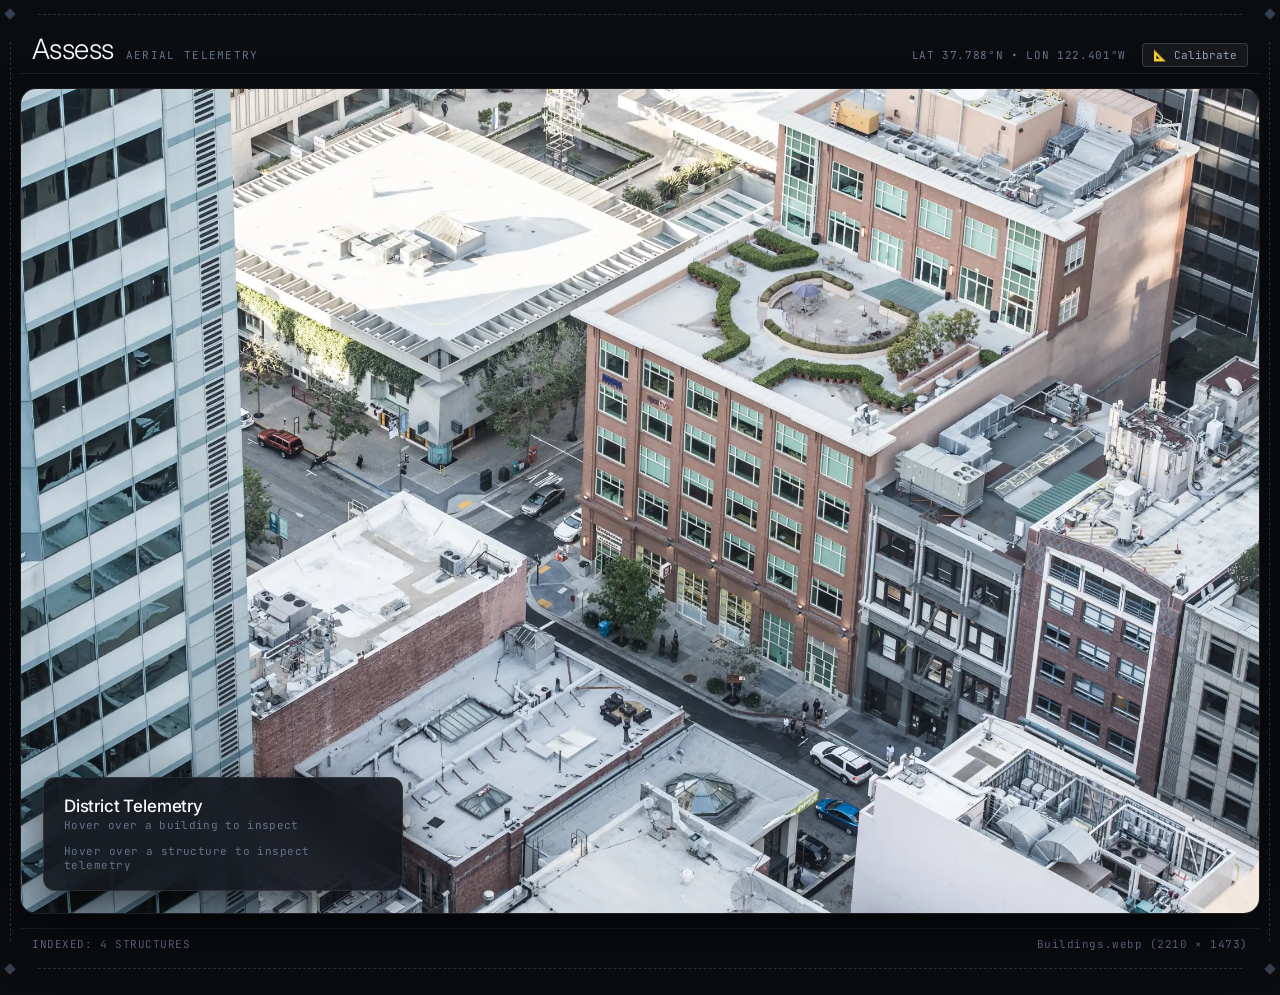
==== commit d16c2fe0: "manual calibration" ====
--- a/index.html
+++ b/index.html
@@ -33,8 +33,30 @@
 
       <div class="header-meta">
         <span>LAT 37.788°N • LON 122.401°W</span>
+        <button id="calibrateToggleBtn" class="calibrate-btn" title="Toggle Visual Point Calibration (Key: 'C')">
+          📐 Calibrate
+        </button>
       </div>
     </header>
+
+    <!-- Calibration HUD Bar (Active when Calibration mode is toggled) -->
+    <section id="calibrationBar" class="calibration-bar" aria-hidden="true">
+      <div class="cal-left">
+        <span class="cal-badge">CALIBRATION MODE</span>
+        <span id="calCoords" class="cal-coords">Cursor: X: 0, Y: 0</span>
+        <span id="calLastClick" class="cal-last-click">Click image to copy [X, Y]</span>
+      </div>
+      <div class="cal-right">
+        <select id="calBuildingSelect" class="cal-select">
+          <option value="all">Highlight All Buildings</option>
+          <option value="bldg-terrace">1. The Terrace Landmark</option>
+          <option value="bldg-left-tower">2. Montgomery Tower</option>
+          <option value="bldg-dark-midrise">3. Slate & Iron Lofts</option>
+          <option value="bldg-civic-pavilion">4. Yerba Pavilion</option>
+        </select>
+        <span class="cal-hint">Shortcut: Press <b>C</b> to close</span>
+      </div>
+    </section>
 
     <!-- Interactive Aerial Viewport Container -->
     <section id="viewportCard" class="viewport-card" aria-label="Interactive Building Telemetry Viewport">
@@ -44,7 +66,7 @@
       <!-- Layer 2: Clipped spotlight image (hovered building cutout) -->
       <img id="spotlightImage" class="layer-spotlight-image" src="Buildings.webp" alt="Illuminated Building Focus" />
 
-      <!-- Layer 3: SVG Vector layer for wireframes and callouts -->
+      <!-- Layer 3: SVG Vector layer for wireframes, hit zones, and calibration vertex markers -->
       <svg id="svgOverlay" class="layer-vector-overlay" viewBox="0 0 2210 1473" preserveAspectRatio="none" aria-hidden="true"></svg>
 
       <!-- Layer 4: Minimalist Telemetry Card (Screenshot 2 & 4 Replica) -->
@@ -91,6 +113,9 @@
         <!-- Single Fact Line -->
         <p id="hudFactText" class="hud-fact-text"></p>
       </article>
+
+      <!-- Floating Coordinate Toast Notification -->
+      <div id="copyToast" class="copy-toast" aria-hidden="true">Copied to clipboard</div>
     </section>
 
     <!-- Canvas Footer -->
--- a/styles.css
+++ b/styles.css
@@ -135,6 +135,101 @@
   letter-spacing: 0.06em;
 }
 
+.calibrate-btn {
+  background: rgba(255, 255, 255, 0.05);
+  border: 1px solid rgba(255, 255, 255, 0.15);
+  color: var(--text-muted);
+  font-family: var(--font-mono);
+  font-size: 11px;
+  padding: 4px 10px;
+  border-radius: 4px;
+  cursor: pointer;
+  transition: all 0.2s ease;
+}
+
+.calibrate-btn:hover,
+.calibrate-btn.active {
+  background: rgba(255, 255, 255, 0.15);
+  border-color: rgba(255, 255, 255, 0.4);
+  color: #ffffff;
+}
+
+/* --------------------------------------------------------------------------
+   CALIBRATION HUD BAR (Active when toggled)
+   -------------------------------------------------------------------------- */
+.calibration-bar {
+  display: none;
+  background: rgba(14, 18, 26, 0.96);
+  border: 1px solid rgba(255, 255, 255, 0.16);
+  border-radius: 8px;
+  padding: 8px 14px;
+  font-family: var(--font-mono);
+  font-size: 11px;
+  align-items: center;
+  justify-content: space-between;
+  gap: 16px;
+  z-index: 20;
+}
+
+.calibration-bar.open {
+  display: flex;
+}
+
+.cal-left {
+  display: flex;
+  align-items: center;
+  gap: 14px;
+}
+
+.cal-badge {
+  background: #ffffff;
+  color: #000000;
+  font-weight: 700;
+  padding: 2px 6px;
+  border-radius: 3px;
+  font-size: 9.5px;
+  letter-spacing: 0.08em;
+}
+
+.cal-coords {
+  color: #ffffff;
+  font-weight: 600;
+}
+
+.cal-last-click {
+  color: #94a3b8;
+}
+
+.cal-right {
+  display: flex;
+  align-items: center;
+  gap: 14px;
+}
+
+.cal-select {
+  background: rgba(255, 255, 255, 0.08);
+  border: 1px solid rgba(255, 255, 255, 0.2);
+  color: #ffffff;
+  font-family: var(--font-mono);
+  font-size: 11px;
+  padding: 4px 8px;
+  border-radius: 4px;
+  outline: none;
+}
+
+.cal-select option {
+  background: #11141a;
+  color: #ffffff;
+}
+
+.cal-hint {
+  color: var(--text-dim);
+}
+
+.cal-hint b {
+  color: #ffffff;
+}
+
 /* --------------------------------------------------------------------------
    INTERACTIVE VIEWPORT CONTAINER
    -------------------------------------------------------------------------- */
@@ -239,6 +334,45 @@
   opacity: 1;
 }
 
+/* In calibration mode, wireframes stay visible */
+body.mode-calibration .wireframe-roof,
+body.mode-calibration .wireframe-edge {
+  opacity: 0.6 !important;
+}
+
+body.mode-calibration .building-vector-group.cal-focused .wireframe-roof,
+body.mode-calibration .building-vector-group.cal-focused .wireframe-edge {
+  opacity: 1 !important;
+  stroke-width: 3px;
+}
+
+/* Vertex Points (Calibration Dots) */
+.calibration-vertex {
+  cursor: pointer;
+  transition: transform 0.15s ease;
+}
+
+.calibration-vertex:hover {
+  transform: scale(1.3);
+}
+
+.cal-vertex-circle {
+  fill: #ffffff;
+  stroke: #000000;
+  stroke-width: 2px;
+}
+
+.cal-vertex-text {
+  font-family: var(--font-mono);
+  font-size: 13px;
+  font-weight: 700;
+  fill: #ffffff;
+  stroke: #000000;
+  stroke-width: 3px;
+  paint-order: stroke fill;
+  pointer-events: none;
+}
+
 /* --------------------------------------------------------------------------
    MINIMALIST DIAMOND CALLOUT PINS & LABELS
    -------------------------------------------------------------------------- */
@@ -274,7 +408,7 @@
 }
 
 /* --------------------------------------------------------------------------
-   MINIMALISTIC HUD CARD (SCREENSHOT 2 & 4 REPLICA)
+   MINIMALISTIC HUD CARD
    -------------------------------------------------------------------------- */
 .hud-card {
   position: absolute;
@@ -427,6 +561,31 @@
   display: block;
 }
 
+/* Floating copy toast */
+.copy-toast {
+  position: absolute;
+  top: 18px;
+  left: 50%;
+  transform: translateX(-50%) translateY(-10px);
+  background: rgba(255, 255, 255, 0.95);
+  color: #000000;
+  font-family: var(--font-mono);
+  font-size: 11px;
+  font-weight: 600;
+  padding: 6px 14px;
+  border-radius: 6px;
+  box-shadow: 0 8px 24px rgba(0, 0, 0, 0.7);
+  opacity: 0;
+  pointer-events: none;
+  transition: all 0.25s ease;
+  z-index: 30;
+}
+
+.copy-toast.show {
+  opacity: 1;
+  transform: translateX(-50%) translateY(0);
+}
+
 /* --------------------------------------------------------------------------
    FOOTER
    -------------------------------------------------------------------------- */
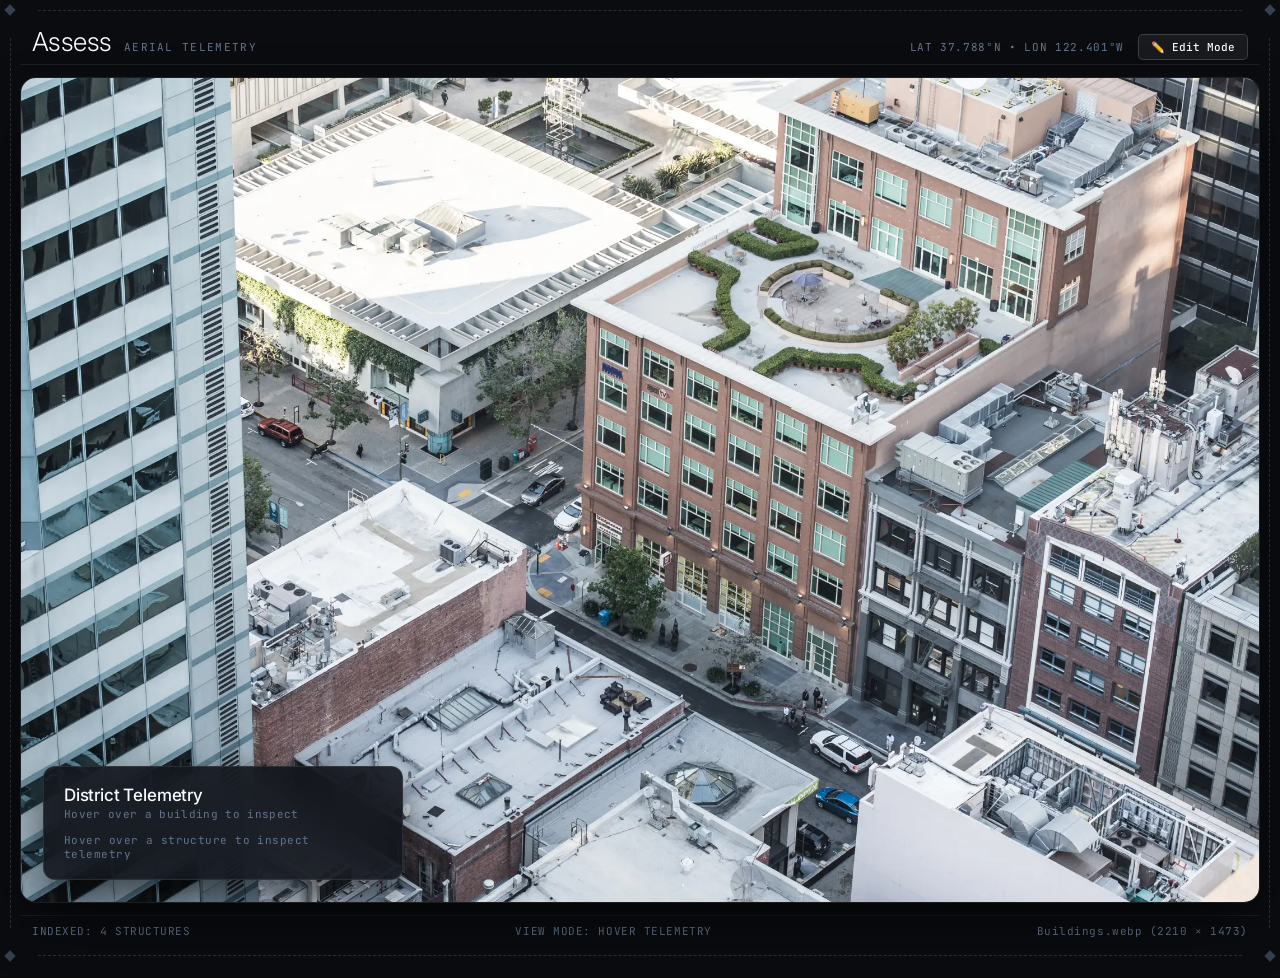
==== commit 9d0e6c80: "added option for dragging the points" ====
--- a/index.html
+++ b/index.html
@@ -3,7 +3,7 @@
 <head>
   <meta charset="UTF-8">
   <meta name="viewport" content="width=device-width, initial-scale=1.0">
-  <title>Assess // Building Telemetry</title>
+  <title>Assess // Building Telemetry & Visual Editor</title>
   <link rel="preconnect" href="https://fonts.googleapis.com">
   <link rel="preconnect" href="https://fonts.gstatic.com" crossorigin>
   <link href="https://fonts.googleapis.com/css2?family=Inter:wght@300;400;500;600&family=JetBrains+Mono:wght@400;500;600&display=swap" rel="stylesheet">
@@ -33,28 +33,37 @@
 
       <div class="header-meta">
         <span>LAT 37.788°N • LON 122.401°W</span>
-        <button id="calibrateToggleBtn" class="calibrate-btn" title="Toggle Visual Point Calibration (Key: 'C')">
-          📐 Calibrate
+        <button id="editToggleBtn" class="edit-btn" title="Toggle Interactive Building Editor (Key: 'E')">
+          ✏️ Edit Mode
         </button>
       </div>
     </header>
 
-    <!-- Calibration HUD Bar (Active when Calibration mode is toggled) -->
-    <section id="calibrationBar" class="calibration-bar" aria-hidden="true">
-      <div class="cal-left">
-        <span class="cal-badge">CALIBRATION MODE</span>
-        <span id="calCoords" class="cal-coords">Cursor: X: 0, Y: 0</span>
-        <span id="calLastClick" class="cal-last-click">Click image to copy [X, Y]</span>
+    <!-- Interactive Visual Editor Toolbar -->
+    <section id="editorBar" class="editor-bar" aria-label="Building Point Editor Toolbar">
+      <div class="editor-left">
+        <span class="edit-badge">EDITOR</span>
+        <select id="editBuildingSelect" class="edit-select" title="Choose building to calibrate">
+          <option value="bldg-terrace">1. The Terrace Landmark (6 pts)</option>
+          <option value="bldg-left-tower">2. Montgomery Tower (4 pts)</option>
+          <option value="bldg-dark-midrise">3. Slate & Iron Lofts (6 pts)</option>
+          <option value="bldg-civic-pavilion">4. Yerba Pavilion (7 pts)</option>
+        </select>
+        
+        <div class="mode-btn-group">
+          <button id="modeDragBtn" class="mode-tab-btn active" title="Click & drag vertex handles">✋ Drag Handles</button>
+          <button id="modeReplotBtn" class="mode-tab-btn" title="Click points sequentially on the image">🎯 Re-plot Points</button>
+        </div>
       </div>
-      <div class="cal-right">
-        <select id="calBuildingSelect" class="cal-select">
-          <option value="all">Highlight All Buildings</option>
-          <option value="bldg-terrace">1. The Terrace Landmark</option>
-          <option value="bldg-left-tower">2. Montgomery Tower</option>
-          <option value="bldg-dark-midrise">3. Slate & Iron Lofts</option>
-          <option value="bldg-civic-pavilion">4. Yerba Pavilion</option>
-        </select>
-        <span class="cal-hint">Shortcut: Press <b>C</b> to close</span>
+
+      <div class="editor-center">
+        <span id="editStatusReadout" class="edit-status">Drag handles to adjust alignment live</span>
+      </div>
+
+      <div class="editor-right">
+        <button id="exportCodeBtn" class="edit-action-btn" title="Copy updated JavaScript code for data.js">📋 Copy Code</button>
+        <button id="resetDefaultsBtn" class="edit-action-btn danger" title="Revert to original default coordinates">↺ Reset</button>
+        <span class="edit-hint">Key: <b>E</b></span>
       </div>
     </section>
 
@@ -63,13 +72,13 @@
       <!-- Layer 1: Base aerial satellite image -->
       <img id="baseImage" class="layer-base-image" src="Buildings.webp" alt="San Francisco SOMA Aerial View" />
 
-      <!-- Layer 2: Clipped spotlight image (hovered building cutout) -->
+      <!-- Layer 2: Clipped spotlight image (hovered / edited building cutout) -->
       <img id="spotlightImage" class="layer-spotlight-image" src="Buildings.webp" alt="Illuminated Building Focus" />
 
-      <!-- Layer 3: SVG Vector layer for wireframes, hit zones, and calibration vertex markers -->
+      <!-- Layer 3: SVG Vector layer for wireframes, hit zones, and interactive drag handles -->
       <svg id="svgOverlay" class="layer-vector-overlay" viewBox="0 0 2210 1473" preserveAspectRatio="none" aria-hidden="true"></svg>
 
-      <!-- Layer 4: Minimalist Telemetry Card (Screenshot 2 & 4 Replica) -->
+      <!-- Layer 4: Minimalist Telemetry Card -->
       <article id="hudCard" class="hud-card state-standby" aria-live="polite">
         <div class="hud-header">
           <h2 id="hudBldgName" class="hud-bldg-name">District Telemetry</h2>
@@ -114,13 +123,14 @@
         <p id="hudFactText" class="hud-fact-text"></p>
       </article>
 
-      <!-- Floating Coordinate Toast Notification -->
+      <!-- Floating Toast Notification -->
       <div id="copyToast" class="copy-toast" aria-hidden="true">Copied to clipboard</div>
     </section>
 
     <!-- Canvas Footer -->
     <footer class="canvas-footer">
       <span>INDEXED: 4 STRUCTURES</span>
+      <span id="footerModeInfo">VIEW MODE: HOVER TELEMETRY</span>
       <span>Buildings.webp (2210 × 1473)</span>
     </footer>
   </main>
--- a/styles.css
+++ b/styles.css
@@ -1,5 +1,5 @@
 /* ==========================================================================
-   URBAN TELEMETRY - MINIMALIST ARCHITECTURAL EDITION
+   URBAN TELEMETRY & VISUAL BUILDING EDITOR - STYLESHEET
    ========================================================================== */
 
 :root {
@@ -31,7 +31,7 @@
   flex-direction: column;
   align-items: center;
   justify-content: flex-start;
-  padding: 24px 20px 36px;
+  padding: 20px 20px 32px;
   overflow-x: hidden;
   user-select: none;
   -webkit-font-smoothing: antialiased;
@@ -46,7 +46,7 @@
   position: relative;
   display: flex;
   flex-direction: column;
-  gap: 14px;
+  gap: 12px;
 }
 
 .frame-guides {
@@ -98,7 +98,7 @@
   display: flex;
   align-items: baseline;
   justify-content: space-between;
-  padding: 8px 12px 6px;
+  padding: 6px 12px 4px;
   border-bottom: 1px solid rgba(255, 255, 255, 0.07);
   position: relative;
   z-index: 2;
@@ -111,7 +111,7 @@
 }
 
 .brand-title {
-  font-size: 28px;
+  font-size: 26px;
   font-weight: 300;
   letter-spacing: -0.02em;
   color: var(--text-main);
@@ -128,36 +128,42 @@
 .header-meta {
   display: flex;
   align-items: center;
-  gap: 16px;
+  gap: 14px;
   font-family: var(--font-mono);
   font-size: 11px;
   color: var(--text-dim);
   letter-spacing: 0.06em;
 }
 
-.calibrate-btn {
-  background: rgba(255, 255, 255, 0.05);
-  border: 1px solid rgba(255, 255, 255, 0.15);
-  color: var(--text-muted);
-  font-family: var(--font-mono);
-  font-size: 11px;
-  padding: 4px 10px;
-  border-radius: 4px;
+.edit-btn {
+  background: rgba(255, 255, 255, 0.06);
+  border: 1px solid rgba(255, 255, 255, 0.16);
+  color: var(--text-main);
+  font-family: var(--font-mono);
+  font-size: 11px;
+  font-weight: 500;
+  padding: 5px 12px;
+  border-radius: 5px;
   cursor: pointer;
   transition: all 0.2s ease;
-}
-
-.calibrate-btn:hover,
-.calibrate-btn.active {
-  background: rgba(255, 255, 255, 0.15);
-  border-color: rgba(255, 255, 255, 0.4);
-  color: #ffffff;
-}
-
-/* --------------------------------------------------------------------------
-   CALIBRATION HUD BAR (Active when toggled)
-   -------------------------------------------------------------------------- */
-.calibration-bar {
+  display: flex;
+  align-items: center;
+  gap: 6px;
+}
+
+.edit-btn:hover,
+.edit-btn.active {
+  background: #ffffff;
+  border-color: #ffffff;
+  color: #000000;
+  font-weight: 600;
+  box-shadow: 0 0 14px rgba(255, 255, 255, 0.3);
+}
+
+/* --------------------------------------------------------------------------
+   VISUAL EDITOR TOOLBAR
+   -------------------------------------------------------------------------- */
+.editor-bar {
   display: none;
   background: rgba(14, 18, 26, 0.96);
   border: 1px solid rgba(255, 255, 255, 0.16);
@@ -171,17 +177,18 @@
   z-index: 20;
 }
 
-.calibration-bar.open {
-  display: flex;
-}
-
-.cal-left {
-  display: flex;
-  align-items: center;
-  gap: 14px;
-}
-
-.cal-badge {
+.editor-bar.open {
+  display: flex;
+}
+
+.editor-left,
+.editor-right {
+  display: flex;
+  align-items: center;
+  gap: 10px;
+}
+
+.edit-badge {
   background: #ffffff;
   color: #000000;
   font-weight: 700;
@@ -191,42 +198,89 @@
   letter-spacing: 0.08em;
 }
 
-.cal-coords {
+.edit-select {
+  background: rgba(255, 255, 255, 0.08);
+  border: 1px solid rgba(255, 255, 255, 0.22);
+  color: #ffffff;
+  font-family: var(--font-mono);
+  font-size: 11px;
+  padding: 5px 8px;
+  border-radius: 4px;
+  outline: none;
+  cursor: pointer;
+}
+
+.edit-select option {
+  background: #11141a;
+  color: #ffffff;
+}
+
+.mode-btn-group {
+  display: flex;
+  align-items: center;
+  background: rgba(255, 255, 255, 0.06);
+  border: 1px solid rgba(255, 255, 255, 0.12);
+  border-radius: 4px;
+  overflow: hidden;
+}
+
+.mode-tab-btn {
+  background: transparent;
+  border: none;
+  color: var(--text-dim);
+  font-family: var(--font-mono);
+  font-size: 10.5px;
+  padding: 5px 9px;
+  cursor: pointer;
+  transition: all 0.2s ease;
+}
+
+.mode-tab-btn.active {
+  background: rgba(255, 255, 255, 0.2);
   color: #ffffff;
   font-weight: 600;
 }
 
-.cal-last-click {
-  color: #94a3b8;
-}
-
-.cal-right {
-  display: flex;
-  align-items: center;
-  gap: 14px;
-}
-
-.cal-select {
+.editor-center {
+  flex: 1;
+  text-align: center;
+}
+
+.edit-status {
+  color: #ffffff;
+  font-weight: 500;
+}
+
+.edit-action-btn {
   background: rgba(255, 255, 255, 0.08);
-  border: 1px solid rgba(255, 255, 255, 0.2);
+  border: 1px solid rgba(255, 255, 255, 0.18);
   color: #ffffff;
   font-family: var(--font-mono);
   font-size: 11px;
-  padding: 4px 8px;
+  padding: 4px 10px;
   border-radius: 4px;
-  outline: none;
-}
-
-.cal-select option {
-  background: #11141a;
-  color: #ffffff;
-}
-
-.cal-hint {
-  color: var(--text-dim);
-}
-
-.cal-hint b {
+  cursor: pointer;
+  transition: all 0.2s ease;
+}
+
+.edit-action-btn:hover {
+  background: rgba(255, 255, 255, 0.2);
+}
+
+.edit-action-btn.danger {
+  color: #fda4af;
+  border-color: rgba(244, 63, 94, 0.3);
+}
+
+.edit-action-btn.danger:hover {
+  background: rgba(244, 63, 94, 0.2);
+}
+
+.edit-hint {
+  color: var(--text-dim);
+}
+
+.edit-hint b {
   color: #ffffff;
 }
 
@@ -296,7 +350,7 @@
   fill: rgba(0, 0, 0, 0.001);
   stroke: transparent;
   stroke-width: 6px;
-  cursor: crosshair;
+  cursor: pointer;
   pointer-events: all;
 }
 
@@ -334,43 +388,72 @@
   opacity: 1;
 }
 
-/* In calibration mode, wireframes stay visible */
-body.mode-calibration .wireframe-roof,
-body.mode-calibration .wireframe-edge {
-  opacity: 0.6 !important;
-}
-
-body.mode-calibration .building-vector-group.cal-focused .wireframe-roof,
-body.mode-calibration .building-vector-group.cal-focused .wireframe-edge {
+/* --------------------------------------------------------------------------
+   INTERACTIVE DRAGGABLE VERTEX HANDLES (EDIT MODE)
+   -------------------------------------------------------------------------- */
+body.mode-editor .building-hit-zone {
+  pointer-events: none; /* Disable standard hover when in edit mode */
+}
+
+body.mode-editor .viewport-card {
+  cursor: crosshair;
+}
+
+body.mode-editor .wireframe-roof,
+body.mode-editor .wireframe-edge {
+  opacity: 0.35 !important;
+}
+
+body.mode-editor .building-vector-group.is-editing .wireframe-roof,
+body.mode-editor .building-vector-group.is-editing .wireframe-edge {
   opacity: 1 !important;
-  stroke-width: 3px;
-}
-
-/* Vertex Points (Calibration Dots) */
-.calibration-vertex {
-  cursor: pointer;
-  transition: transform 0.15s ease;
-}
-
-.calibration-vertex:hover {
-  transform: scale(1.3);
-}
-
-.cal-vertex-circle {
+  stroke-width: 2.8px;
+  filter: drop-shadow(0 0 5px rgba(255, 255, 255, 0.9));
+}
+
+.drag-handle-group {
+  cursor: grab;
+  pointer-events: all;
+}
+
+.drag-handle-group:active,
+.drag-handle-group.is-dragging {
+  cursor: grabbing;
+}
+
+.drag-handle-circle {
   fill: #ffffff;
   stroke: #000000;
+  stroke-width: 2.5px;
+  filter: drop-shadow(0 2px 6px rgba(0, 0, 0, 0.8));
+  transition: transform 0.15s ease;
+}
+
+.drag-handle-group:hover .drag-handle-circle {
+  transform: scale(1.3);
+  fill: #facc15;
+}
+
+.drag-handle-text {
+  font-family: var(--font-mono);
+  font-size: 13px;
+  font-weight: 800;
+  fill: #000000;
+  pointer-events: none;
+}
+
+/* Re-plot preview polygon */
+.replot-preview-poly {
+  fill: rgba(250, 204, 21, 0.15);
+  stroke: #facc15;
   stroke-width: 2px;
-}
-
-.cal-vertex-text {
-  font-family: var(--font-mono);
-  font-size: 13px;
-  font-weight: 700;
-  fill: #ffffff;
+  stroke-dasharray: 6 4;
+}
+
+.replot-click-dot {
+  fill: #facc15;
   stroke: #000000;
-  stroke-width: 3px;
-  paint-order: stroke fill;
-  pointer-events: none;
+  stroke-width: 2px;
 }
 
 /* --------------------------------------------------------------------------
@@ -567,7 +650,7 @@
   top: 18px;
   left: 50%;
   transform: translateX(-50%) translateY(-10px);
-  background: rgba(255, 255, 255, 0.95);
+  background: #ffffff;
   color: #000000;
   font-family: var(--font-mono);
   font-size: 11px;
